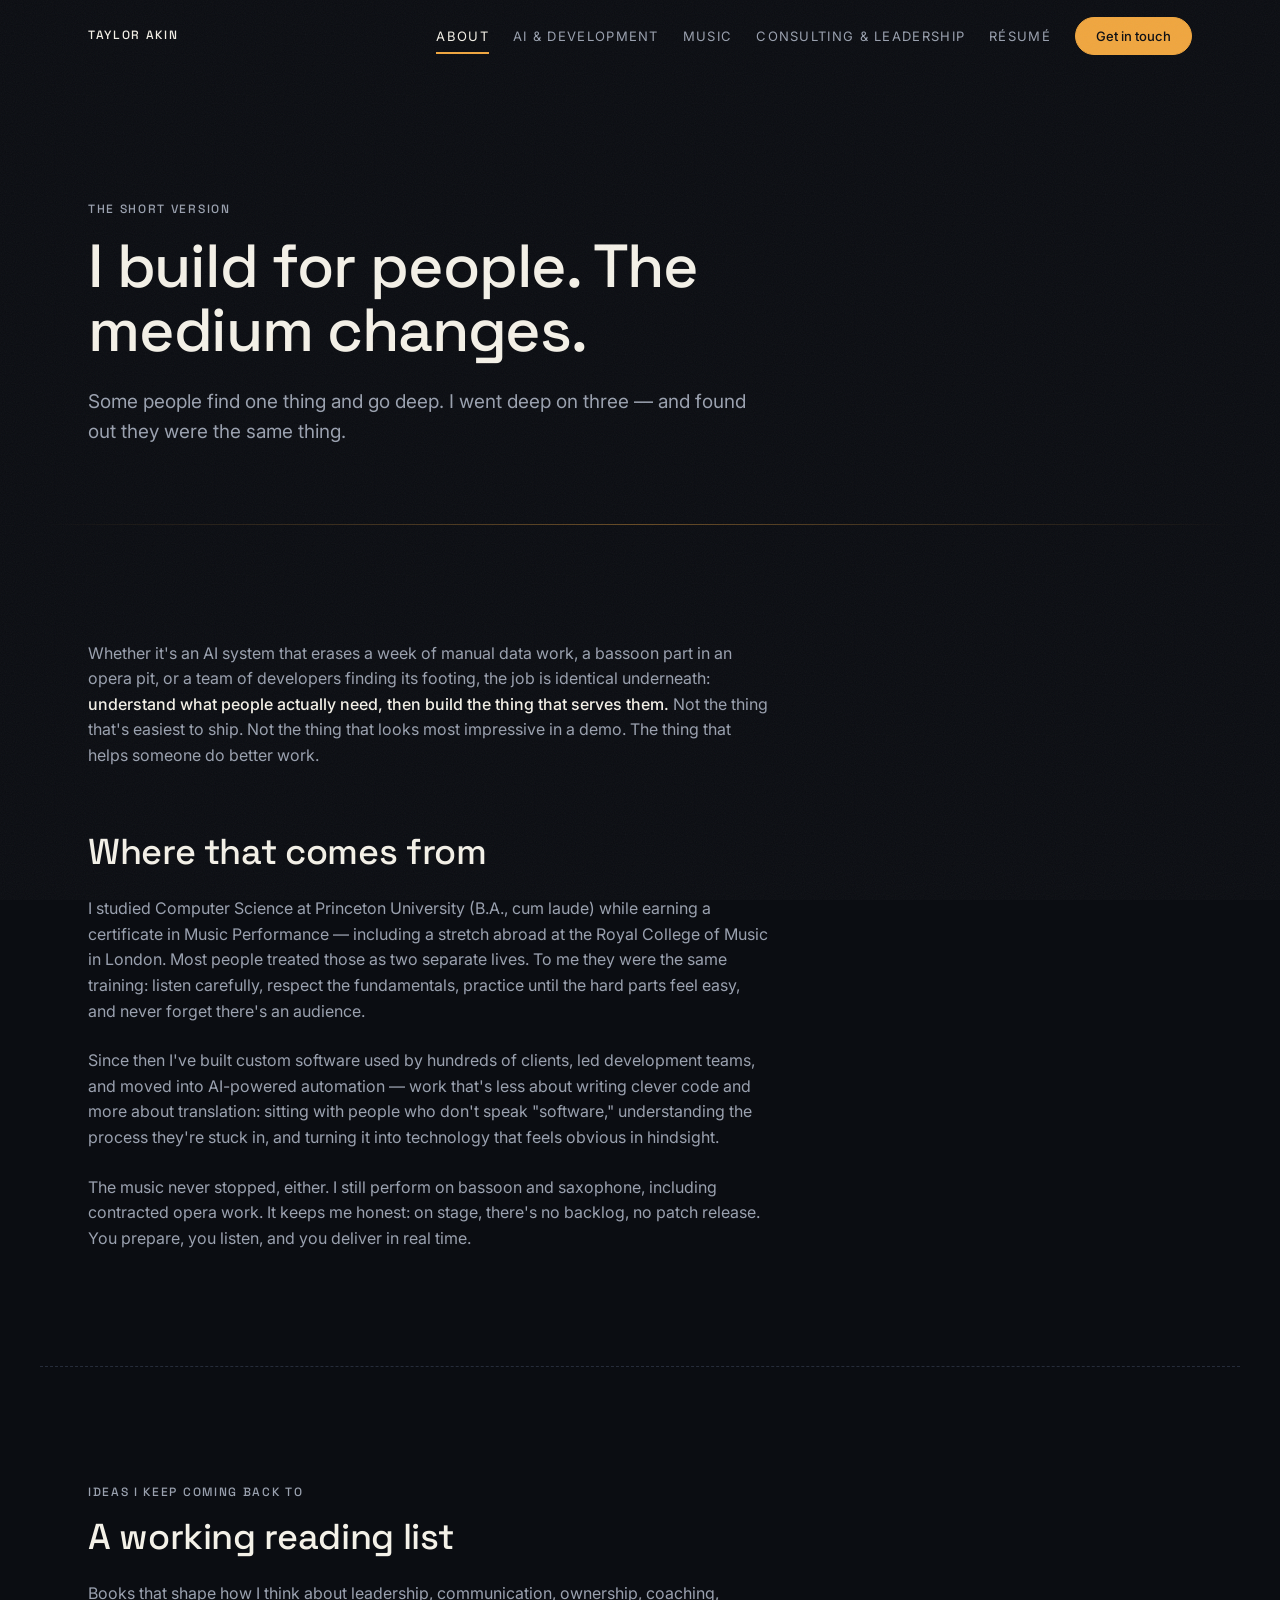
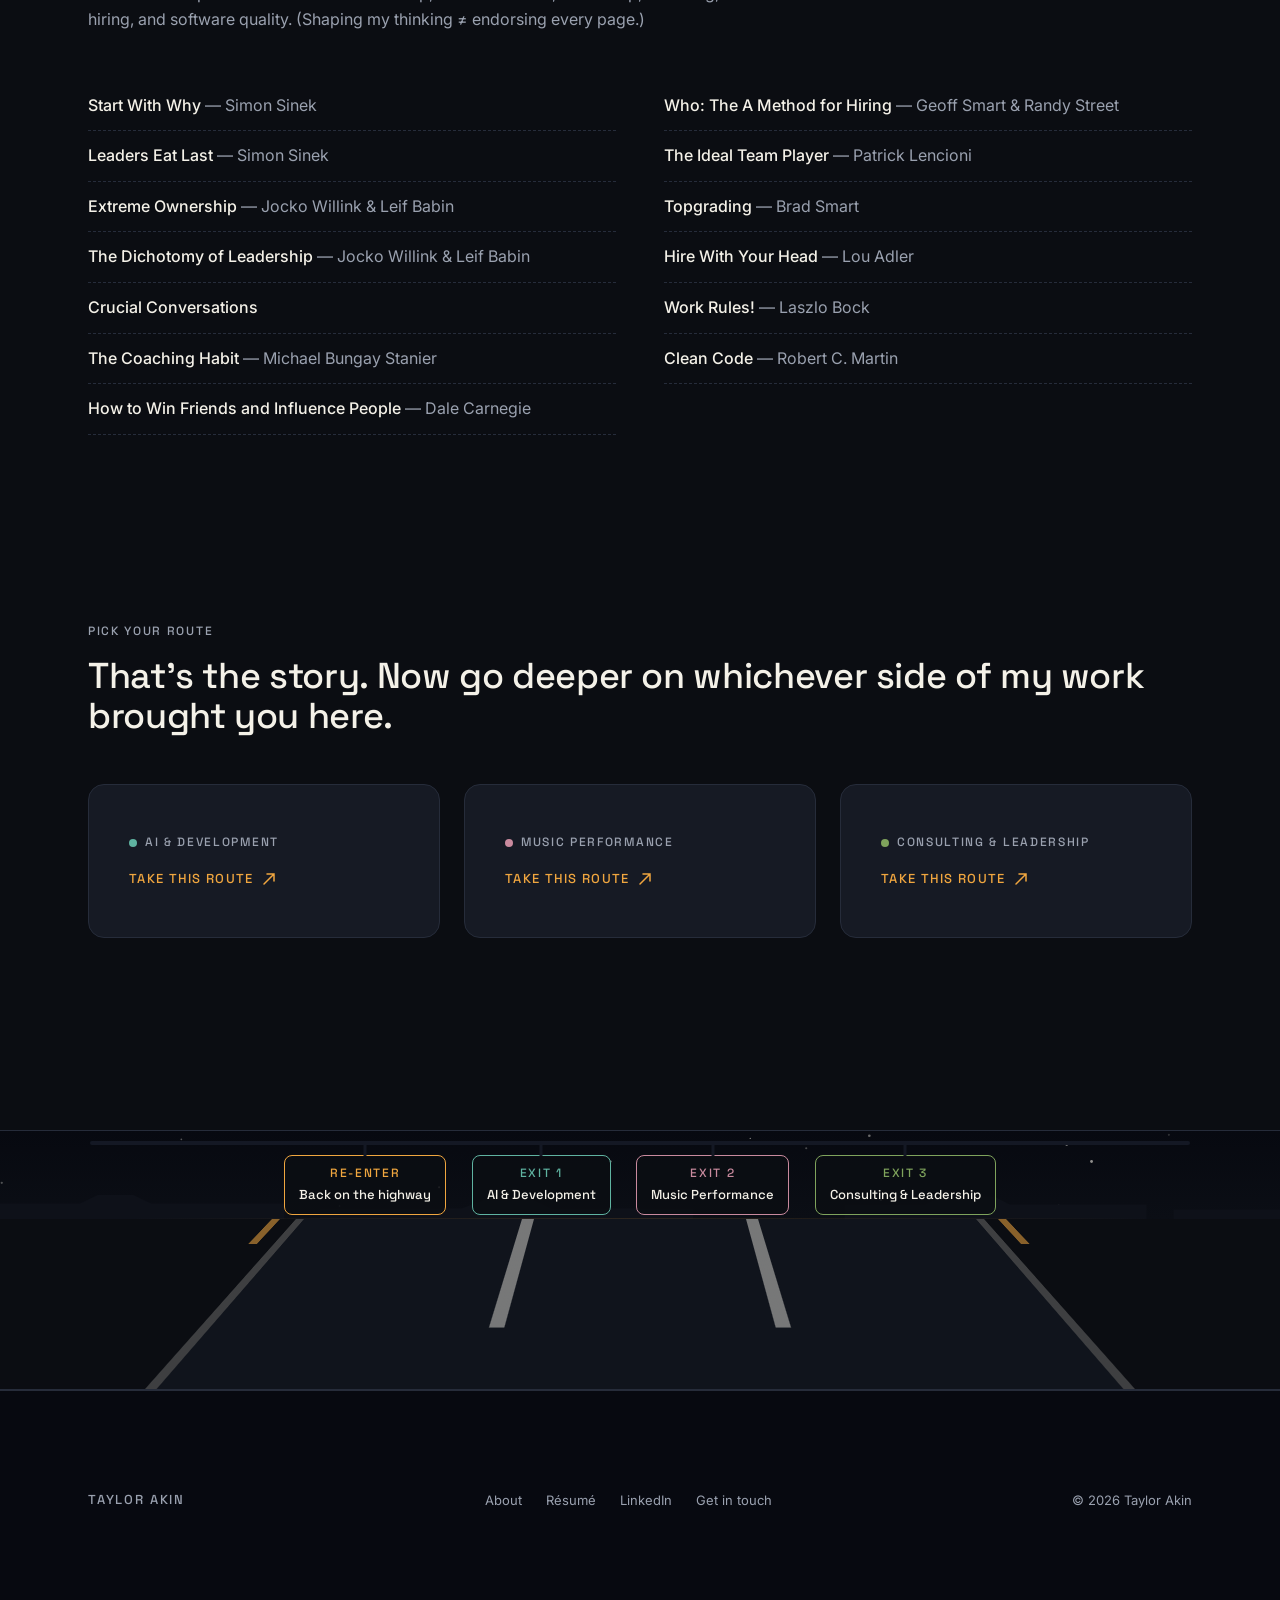
==== about/index.html @ 7f1b53a5 "Initial commit: Taylor Akin personal website with highway scene and three paths - Static HTML/CSS/Ja" ====
<!DOCTYPE html>
<html lang="en">
<head>
  <meta charset="UTF-8">
  <meta name="viewport" content="width=device-width, initial-scale=1.0">
  <title>About Taylor Akin — Developer, Musician, People-First Leader</title>
  <meta name="description" content="Who is Taylor Akin? A Princeton-trained computer scientist and lifelong musician who builds software, teams, and performances that put people first.">
  <meta property="og:title" content="About Taylor Akin — Developer, Musician, People-First Leader">
  <meta property="og:description" content="Who is Taylor Akin? A Princeton-trained computer scientist and lifelong musician who builds software, teams, and performances that put people first.">
  <meta property="og:type" content="website">
  <meta property="og:site_name" content="Taylor Akin">
  <link rel="icon" type="image/svg+xml" href="/assets/favicon.svg">
  <link rel="preconnect" href="https://fonts.googleapis.com">
  <link rel="preconnect" href="https://fonts.gstatic.com" crossorigin>
  <link href="https://fonts.googleapis.com/css2?family=Inter:wght@400;500&family=Space+Grotesk:wght@500&display=swap" rel="stylesheet">
  <link rel="stylesheet" href="/assets/css/style.css">
</head>
<body>

  <header class="nav">
    <div class="container nav-inner">
      <a class="nav-brand" href="/">Taylor Akin</a>
      <button class="nav-toggle" aria-expanded="false" aria-controls="nav-links">Menu</button>
      <ul class="nav-links" id="nav-links">
        <li><a href="/about/" aria-current="page">About</a></li>
        <li><a href="/ai-development/">AI &amp; Development</a></li>
        <li><a href="/music/">Music</a></li>
        <li><a href="/consulting-leadership/">Consulting &amp; Leadership</a></li>
        <li><a href="/resume/">Résumé</a></li>
        <li><a class="btn btn-primary btn-compact" href="/contact/">Get in touch</a></li>
      </ul>
    </div>
  </header>

  <main>
    <section class="page-hero">
      <div class="container">
        <span class="eyebrow reveal">The short version</span>
        <h1 class="reveal reveal-delay-1">I build for people. The medium changes.</h1>
        <p class="lead reveal reveal-delay-2">Some people find one thing and go deep. I went deep on three — and found out they were the same thing.</p>
      </div>
    </section>

    <hr class="streak">

    <section class="section">
      <div class="container prose">
        <p class="reveal">Whether it's an AI system that erases a week of manual data work, a bassoon part in an opera pit, or a team of developers finding its footing, the job is identical underneath: <strong>understand what people actually need, then build the thing that serves them.</strong> Not the thing that's easiest to ship. Not the thing that looks most impressive in a demo. The thing that helps someone do better work.</p>

        <h2 class="mt-8 reveal">Where that comes from</h2>
        <p class="mt-5 reveal">I studied Computer Science at Princeton University (B.A., cum laude) while earning a certificate in Music Performance — including a stretch abroad at the Royal College of Music in London. Most people treated those as two separate lives. To me they were the same training: listen carefully, respect the fundamentals, practice until the hard parts feel easy, and never forget there's an audience.</p>
        <p class="mt-5 reveal">Since then I've built custom software used by hundreds of clients, led development teams, and moved into AI-powered automation — work that's less about writing clever code and more about translation: sitting with people who don't speak "software," understanding the process they're stuck in, and turning it into technology that feels obvious in hindsight.</p>
        <p class="mt-5 reveal">The music never stopped, either. I still perform on bassoon and saxophone, including contracted opera work. It keeps me honest: on stage, there's no backlog, no patch release. You prepare, you listen, and you deliver in real time.</p>
      </div>
    </section>

    <hr class="lane-divider">

    <section class="section">
      <div class="container">
        <span class="eyebrow reveal">Ideas I keep coming back to</span>
        <h2 class="reveal">A working reading list</h2>
        <p class="mt-5 reveal">Books that shape how I think about leadership, communication, ownership, coaching, hiring, and software quality. (Shaping my thinking ≠ endorsing every page.)</p>
        <ul class="reading-list mt-7 reveal">
          <li><strong>Start With Why</strong> — Simon Sinek</li>
          <li><strong>Leaders Eat Last</strong> — Simon Sinek</li>
          <li><strong>Extreme Ownership</strong> — Jocko Willink &amp; Leif Babin</li>
          <li><strong>The Dichotomy of Leadership</strong> — Jocko Willink &amp; Leif Babin</li>
          <li><strong>Crucial Conversations</strong></li>
          <li><strong>The Coaching Habit</strong> — Michael Bungay Stanier</li>
          <li><strong>How to Win Friends and Influence People</strong> — Dale Carnegie</li>
          <li><strong>Who: The A Method for Hiring</strong> — Geoff Smart &amp; Randy Street</li>
          <li><strong>The Ideal Team Player</strong> — Patrick Lencioni</li>
          <li><strong>Topgrading</strong> — Brad Smart</li>
          <li><strong>Hire With Your Head</strong> — Lou Adler</li>
          <li><strong>Work Rules!</strong> — Laszlo Bock</li>
          <li><strong>Clean Code</strong> — Robert C. Martin</li>
        </ul>
      </div>
    </section>

    <section class="section-tight">
      <div class="container">
        <span class="eyebrow reveal">Pick your route</span>
        <h2 class="reveal">That's the story. Now go deeper on whichever side of my work brought you here.</h2>
        <div class="exit-grid mt-7">
          <a class="exit-card reveal" href="/ai-development/">
            <span class="eyebrow"><span class="exit-dot exit-dot--teal"></span>AI &amp; Development</span>
            <span class="exit-arrow">Take this route
              <svg width="14" height="14" viewBox="0 0 14 14" fill="none"><path d="M2 12 L12 2 M5 2 H12 V9" stroke="currentColor" stroke-width="1.5" stroke-linecap="round"/></svg>
            </span>
          </a>
          <a class="exit-card reveal reveal-delay-1" href="/music/">
            <span class="eyebrow"><span class="exit-dot exit-dot--rose"></span>Music Performance</span>
            <span class="exit-arrow">Take this route
              <svg width="14" height="14" viewBox="0 0 14 14" fill="none"><path d="M2 12 L12 2 M5 2 H12 V9" stroke="currentColor" stroke-width="1.5" stroke-linecap="round"/></svg>
            </span>
          </a>
          <a class="exit-card reveal reveal-delay-2" href="/consulting-leadership/">
            <span class="eyebrow"><span class="exit-dot exit-dot--green"></span>Consulting &amp; Leadership</span>
            <span class="exit-arrow">Take this route
              <svg width="14" height="14" viewBox="0 0 14 14" fill="none"><path d="M2 12 L12 2 M5 2 H12 V9" stroke="currentColor" stroke-width="1.5" stroke-linecap="round"/></svg>
            </span>
          </a>
        </div>
      </div>
    </section>
  </main>

  <div class="highway" data-highway="mini" data-current="about"></div>

  <footer class="footer">
    <div class="container footer-inner">
      <span class="nav-brand">Taylor Akin</span>
      <ul class="footer-links">
        <li><a href="/about/">About</a></li>
        <li><a href="/resume/">Résumé</a></li>
        <li><a href="https://www.linkedin.com/in/taylor-akin" rel="noopener" target="_blank">LinkedIn</a></li>
        <li><a href="/contact/">Get in touch</a></li>
      </ul>
      <span>© <span data-year>2026</span> Taylor Akin</span>
    </div>
  </footer>

  <script src="/assets/js/main.js"></script>
  <script src="/assets/js/highway.js"></script>
</body>
</html>
---- assets/css/style.css ----
/* ============================================================
   Taylor Akin — Night Drive design system
   Source of truth: DESIGN.md (approved 2026-07-05)
   ============================================================ */

/* ---------- Tokens ---------- */
:root {
  /* Colours — Taylor Akin brand (derived) */
  --color-asphalt: #0b0d12;
  --color-underpass: #070910;
  --color-overpass: #161a24;
  --color-overpass-lift: #1c2130;
  --color-guardrail: #262c3a;
  --color-lane-paint: #f4f1e8;
  --color-dust: #9aa1af;
  --color-sodium: #f0a63f;
  --color-sodium-deep: #c77f1d;
  --color-exit-teal: #5fb3a1;
  --color-exit-rose: #c98a9e;
  --color-exit-green: #7fa35c;

  /* Fonts */
  --font-display: 'Space Grotesk', ui-sans-serif, system-ui, sans-serif;
  --font-body: 'Inter', ui-sans-serif, system-ui, sans-serif;

  /* Type scale */
  --text-display: clamp(3rem, 8vw, 6rem);
  --text-heading-lg: clamp(2.25rem, 5vw, 3.8rem);
  --text-heading: clamp(1.75rem, 3.5vw, 2.25rem);
  --text-subheading: 1.5rem;
  --text-body-lg: 1.1875rem;
  --text-body: 1rem;
  --text-caption: 0.8125rem;
  --text-eyebrow: 0.75rem;

  /* Spacing */
  --space-1: 4px;  --space-2: 8px;   --space-3: 12px;  --space-4: 16px;
  --space-5: 24px; --space-6: 32px;  --space-7: 48px;  --space-8: 64px;
  --space-9: 96px; --space-10: 120px; --space-11: 160px; --space-12: 200px;

  /* Layout */
  --page-max-width: 1200px;
  --prose-max-width: 680px;
  --section-gap: var(--space-10);

  /* Radius */
  --radius-pill: 999px;
  --radius-card: 16px;
  --radius-chip: 8px;

  /* Motion */
  --ease-glide: cubic-bezier(0.19, 1, 0.22, 1);
  --duration-micro: 0.3s;
  --duration-reveal: 0.9s;

  /* Glow — sole elevation effect */
  --glow-sodium: 0 0 24px rgba(240, 166, 63, 0.25);
}

/* ---------- Reset & base ---------- */
*, *::before, *::after { box-sizing: border-box; margin: 0; padding: 0; }

html { scroll-behavior: smooth; }

body {
  background: var(--color-asphalt);
  color: var(--color-lane-paint);
  font-family: var(--font-body);
  font-size: var(--text-body);
  line-height: 1.6;
  -webkit-font-smoothing: antialiased;
  overflow-x: hidden;
}

img, svg, iframe { max-width: 100%; display: block; }

a { color: inherit; text-decoration: none; }

::selection { background: var(--color-sodium); color: var(--color-asphalt); }

:focus-visible {
  outline: 2px solid var(--color-sodium);
  outline-offset: 2px;
  border-radius: 2px;
}

/* Asphalt grain — one fixed noise overlay for atmosphere */
body::after {
  content: "";
  position: fixed;
  inset: 0;
  pointer-events: none;
  z-index: 999;
  opacity: 0.05;
  background-image: url("data:image/svg+xml,%3Csvg xmlns='http://www.w3.org/2000/svg' width='160' height='160'%3E%3Cfilter id='n'%3E%3CfeTurbulence type='fractalNoise' baseFrequency='0.9' numOctaves='2'/%3E%3C/filter%3E%3Crect width='100%25' height='100%25' filter='url(%23n)'/%3E%3C/svg%3E");
}

/* ---------- Typography ---------- */
h1, h2, h3, h4 {
  font-family: var(--font-display);
  font-weight: 500;
  color: var(--color-lane-paint);
}

h1 { font-size: var(--text-heading-lg); line-height: 1.05; letter-spacing: -0.02em; }
h2 { font-size: var(--text-heading); line-height: 1.1; letter-spacing: -0.01em; }
h3 { font-size: var(--text-subheading); line-height: 1.3; letter-spacing: -0.01em; }

p { color: var(--color-dust); max-width: var(--prose-max-width); }
p strong { color: var(--color-lane-paint); font-weight: 500; }

.lead { font-size: var(--text-body-lg); }

.eyebrow {
  font-family: var(--font-display);
  font-size: var(--text-eyebrow);
  font-weight: 500;
  text-transform: uppercase;
  letter-spacing: 0.14em;
  color: var(--color-dust);
  display: block;
  margin-bottom: var(--space-4);
}

.text-sodium { color: var(--color-sodium); }

/* Inline links inside prose */
.prose a, p a {
  color: var(--color-lane-paint);
  border-bottom: 1px solid var(--color-guardrail);
  transition: color var(--duration-micro) ease-out, border-color var(--duration-micro) ease-out;
}
.prose a:hover, p a:hover { color: var(--color-sodium); border-color: var(--color-sodium); }

/* ---------- Layout ---------- */
.container {
  max-width: var(--page-max-width);
  margin-inline: auto;
  padding-inline: clamp(20px, 4vw, 48px);
}

.section { padding-block: clamp(72px, 9vw, 120px); }
.section-tight { padding-block: clamp(48px, 6vw, 72px); }

/* Dashed lane divider — max one per page */
.lane-divider {
  border: none;
  border-top: 1px dashed var(--color-guardrail);
  max-width: var(--page-max-width);
  margin-inline: auto;
}

/* Thin light streak used as interior-page motif */
.streak {
  height: 1px;
  background: linear-gradient(90deg, transparent, rgba(240, 166, 63, 0.4), transparent);
  border: none;
  margin: 0 auto;
  max-width: var(--page-max-width);
}

/* ---------- Navigation ---------- */
.nav {
  position: fixed;
  top: 0; left: 0; right: 0;
  z-index: 100;
  transition: background-color var(--duration-micro) ease-out, backdrop-filter var(--duration-micro) ease-out;
}
.nav.is-scrolled {
  background: rgba(11, 13, 18, 0.8);
  backdrop-filter: blur(8px);
  -webkit-backdrop-filter: blur(8px);
  border-bottom: 1px solid var(--color-guardrail);
}
.nav-inner {
  display: flex;
  align-items: center;
  justify-content: space-between;
  gap: var(--space-5);
  height: 72px;
}
.nav-brand {
  font-family: var(--font-display);
  font-weight: 500;
  font-size: var(--text-eyebrow);
  letter-spacing: 0.14em;
  text-transform: uppercase;
  color: var(--color-lane-paint);
  white-space: nowrap;
}
.nav-links {
  display: flex;
  align-items: center;
  gap: var(--space-5);
  list-style: none;
}
.nav-links a:not(.btn) {
  font-size: var(--text-caption);
  text-transform: uppercase;
  letter-spacing: 0.1em;
  color: var(--color-dust);
  padding-block: var(--space-2);
  border-bottom: 2px solid transparent;
  transition: color var(--duration-micro) ease-out, border-color var(--duration-micro) ease-out;
}
.nav-links a:not(.btn):hover { color: var(--color-lane-paint); }
.nav-links a[aria-current="page"] {
  color: var(--color-lane-paint);
  border-bottom-color: var(--color-sodium);
}
.nav-toggle {
  display: none;
  background: none;
  border: 1px solid var(--color-guardrail);
  border-radius: var(--radius-chip);
  color: var(--color-lane-paint);
  font: inherit;
  padding: var(--space-2) var(--space-3);
  cursor: pointer;
}

@media (max-width: 920px) {
  .nav-toggle { display: block; }
  .nav-links {
    display: none;
    position: absolute;
    top: 72px; left: 0; right: 0;
    flex-direction: column;
    align-items: flex-start;
    padding: var(--space-5) clamp(20px, 4vw, 48px) var(--space-6);
    background: rgba(11, 13, 18, 0.97);
    backdrop-filter: blur(8px);
    border-bottom: 1px solid var(--color-guardrail);
  }
  .nav-links.is-open { display: flex; }
}

/* ---------- Buttons ---------- */
.btn {
  display: inline-flex;
  align-items: center;
  gap: var(--space-2);
  font-family: var(--font-body);
  font-size: 0.9375rem;
  font-weight: 500;
  border-radius: var(--radius-pill);
  padding: 12px 28px;
  cursor: pointer;
  transition: background-color var(--duration-micro) ease-out,
              border-color var(--duration-micro) ease-out,
              color var(--duration-micro) ease-out,
              box-shadow var(--duration-micro) ease-out;
}
.btn-primary {
  background: var(--color-sodium);
  color: var(--color-asphalt);
  border: 1px solid var(--color-sodium);
}
.btn-primary:hover {
  background: var(--color-sodium-deep);
  border-color: var(--color-sodium-deep);
  box-shadow: var(--glow-sodium);
}
.btn-ghost {
  background: transparent;
  color: var(--color-lane-paint);
  border: 1px solid rgba(244, 241, 232, 0.3);
}
.btn-ghost:hover { border-color: var(--color-lane-paint); }
.btn-compact { padding: 8px 20px; font-size: var(--text-caption); }

/* ---------- Hero ---------- */
.hero {
  position: relative;
  min-height: 100vh;
  display: flex;
  flex-direction: column;
  justify-content: center;
  padding-top: 72px;
  overflow: hidden;
}
.hero-inner { position: relative; z-index: 2; text-align: center; }
.hero h1 {
  font-size: var(--text-display);
  line-height: 1.0;
  letter-spacing: -0.03em;
  max-width: 20ch;
  margin-inline: auto;
}
.hero .lead {
  margin: var(--space-6) auto 0;
  max-width: 46ch;
}

/* Interior page hero — shorter, left-aligned */
.page-hero {
  position: relative;
  padding-top: calc(72px + clamp(72px, 10vw, 140px));
  padding-bottom: clamp(48px, 6vw, 88px);
  overflow: hidden;
}
.page-hero h1 { max-width: 16ch; }
.page-hero .lead { margin-top: var(--space-5); }

/* Light trails — signature visual (full-size on Home only) */
.trails {
  position: absolute;
  inset: 0;
  z-index: 1;
  pointer-events: none;
}
.trails svg { width: 100%; height: 100%; }
.trail {
  fill: none;
  stroke-linecap: round;
  animation: trail-drift 10s ease-in-out infinite alternate;
}
.trail-sodium { stroke: var(--color-sodium); }
.trail-teal   { stroke: var(--color-exit-teal); animation-delay: -3s; }
.trail-rose   { stroke: var(--color-exit-rose); animation-delay: -6s; }
.trail-green  { stroke: var(--color-exit-green); animation-delay: -8s; }

@keyframes trail-drift {
  from { opacity: 0.5; transform: translateX(-1.5%); }
  to   { opacity: 1;   transform: translateX(1.5%); }
}

/* ---------- Exit sign path cards ---------- */
.exit-grid {
  display: grid;
  grid-template-columns: repeat(3, 1fr);
  gap: var(--space-5);
}
@media (max-width: 860px) { .exit-grid { grid-template-columns: 1fr; } }

.exit-card {
  position: relative;
  display: flex;
  flex-direction: column;
  gap: var(--space-4);
  background: var(--color-overpass);
  border: 1px solid var(--color-guardrail);
  border-radius: var(--radius-card);
  padding: var(--space-7) 40px;
  transition: background-color var(--duration-micro) ease-out, border-color var(--duration-micro) ease-out;
}
.exit-card:hover { background: var(--color-overpass-lift); border-color: #303748; }
.exit-card .eyebrow {
  display: flex;
  align-items: center;
  gap: var(--space-2);
  margin-bottom: 0;
}
.exit-dot {
  width: 8px; height: 8px;
  border-radius: 50%;
  flex-shrink: 0;
}
.exit-dot--teal  { background: var(--color-exit-teal); }
.exit-dot--rose  { background: var(--color-exit-rose); }
.exit-dot--green { background: var(--color-exit-green); }

.exit-card h2, .exit-card h3 { font-size: var(--text-subheading); }
.exit-card p { font-size: var(--text-body); }
.exit-arrow {
  margin-top: auto;
  align-self: flex-start;
  display: inline-flex;
  align-items: center;
  gap: var(--space-2);
  color: var(--color-sodium);
  font-family: var(--font-display);
  font-size: var(--text-caption);
  font-weight: 500;
  letter-spacing: 0.1em;
  text-transform: uppercase;
}
.exit-arrow svg { transition: transform var(--duration-micro) ease-out; }
.exit-card:hover .exit-arrow svg { transform: translate(2px, -2px); }

/* ---------- Content cards ---------- */
.card {
  background: var(--color-overpass);
  border: 1px solid var(--color-guardrail);
  border-radius: var(--radius-card);
  padding: 40px;
}
.card + .card { margin-top: var(--space-5); }
.card h3 { margin-bottom: var(--space-3); }
.card .eyebrow { margin-bottom: var(--space-3); }

.card-grid {
  display: grid;
  grid-template-columns: repeat(auto-fit, minmax(280px, 1fr));
  gap: var(--space-5);
}
.card-grid .card + .card { margin-top: 0; }

.stat {
  font-family: var(--font-display);
  font-size: var(--text-heading);
  color: var(--color-sodium);
  line-height: 1;
}

/* ---------- Lists ---------- */
.tag-list {
  display: flex;
  flex-wrap: wrap;
  gap: var(--space-2);
  list-style: none;
}
.tag {
  font-size: var(--text-caption);
  color: var(--color-dust);
  border: 1px solid var(--color-guardrail);
  border-radius: var(--radius-pill);
  padding: 6px 14px;
}

.reading-list {
  list-style: none;
  columns: 2;
  column-gap: var(--space-7);
}
@media (max-width: 700px) { .reading-list { columns: 1; } }
.reading-list li {
  color: var(--color-dust);
  padding-block: var(--space-3);
  border-bottom: 1px dashed var(--color-guardrail);
  break-inside: avoid;
}
.reading-list li strong { color: var(--color-lane-paint); font-weight: 500; }

/* Numbered how-I-work list */
.numbered-list { list-style: none; counter-reset: step; }
.numbered-list li {
  counter-increment: step;
  position: relative;
  padding: var(--space-4) 0 var(--space-4) var(--space-8);
  border-bottom: 1px dashed var(--color-guardrail);
  color: var(--color-dust);
  max-width: var(--prose-max-width);
}
.numbered-list li::before {
  content: counter(step, decimal-leading-zero);
  position: absolute;
  left: 0;
  top: var(--space-4);
  font-family: var(--font-display);
  font-weight: 500;
  color: var(--color-sodium);
}
.numbered-list strong { color: var(--color-lane-paint); font-weight: 500; }

/* ---------- Timeline ---------- */
.filter-bar {
  display: flex;
  flex-wrap: wrap;
  gap: var(--space-2);
  margin-bottom: var(--space-7);
}
.filter-pill {
  font-family: var(--font-body);
  font-size: var(--text-caption);
  color: var(--color-dust);
  background: transparent;
  border: 1px solid var(--color-guardrail);
  border-radius: var(--radius-pill);
  padding: 8px 18px;
  cursor: pointer;
  transition: all var(--duration-micro) ease-out;
}
.filter-pill:hover { color: var(--color-lane-paint); border-color: var(--color-dust); }
.filter-pill.is-active { color: var(--color-sodium); border-color: var(--color-sodium); background: rgba(240, 166, 63, 0.12); }
.filter-pill.is-active[data-filter="dev"] { color: var(--color-exit-teal); border-color: var(--color-exit-teal); background: rgba(95, 179, 161, 0.12); }
.filter-pill.is-active[data-filter="music"] { color: var(--color-exit-rose); border-color: var(--color-exit-rose); background: rgba(201, 138, 158, 0.12); }
.filter-pill.is-active[data-filter="leadership"] { color: var(--color-exit-green); border-color: var(--color-exit-green); background: rgba(127, 163, 92, 0.12); }
.filter-pill.is-active[data-filter="education"] { color: var(--color-lane-paint); border-color: var(--color-lane-paint); background: rgba(244, 241, 232, 0.08); }

.timeline {
  position: relative;
  padding-left: var(--space-6);
  border-left: 2px solid var(--color-guardrail);
}
.timeline-entry {
  position: relative;
  padding-bottom: var(--space-7);
  transition: opacity var(--duration-micro) ease-out;
}
.timeline-entry::before {
  content: "";
  position: absolute;
  left: calc(-1 * var(--space-6) - 5px);
  top: 8px;
  width: 8px; height: 8px;
  border-radius: 50%;
  background: var(--color-sodium);
}
.timeline-entry.is-dimmed { opacity: 0.2; }
.timeline-entry .eyebrow { margin-bottom: var(--space-2); }
.timeline-entry h3 { margin-bottom: var(--space-2); }
.timeline-entry p { margin-bottom: var(--space-3); }

.cat-tags { display: flex; flex-wrap: wrap; gap: var(--space-2); list-style: none; }
.cat-tag {
  font-size: var(--text-eyebrow);
  font-family: var(--font-display);
  font-weight: 500;
  text-transform: uppercase;
  letter-spacing: 0.1em;
  border-radius: var(--radius-pill);
  padding: 4px 12px;
}
.cat-tag--dev { color: var(--color-exit-teal); background: rgba(95, 179, 161, 0.15); }
.cat-tag--music { color: var(--color-exit-rose); background: rgba(201, 138, 158, 0.15); }
.cat-tag--leadership { color: var(--color-exit-green); background: rgba(127, 163, 92, 0.15); }
.cat-tag--education { color: var(--color-lane-paint); background: rgba(244, 241, 232, 0.1); }

/* ---------- Media embeds ---------- */
.embed-card {
  border: 1px solid var(--color-guardrail);
  border-radius: var(--radius-card);
  overflow: hidden;
  background: var(--color-overpass);
}
.embed-card .ratio {
  position: relative;
  aspect-ratio: 16 / 9;
}
.embed-card iframe {
  position: absolute;
  inset: 0;
  width: 100%; height: 100%;
  border: 0;
}
.embed-caption {
  padding: var(--space-4) var(--space-5);
  font-size: var(--text-caption);
  color: var(--color-dust);
}
.embed-grid {
  display: grid;
  grid-template-columns: 1fr 1fr;
  gap: var(--space-5);
  margin-top: var(--space-5);
}
@media (max-width: 700px) { .embed-grid { grid-template-columns: 1fr; } }

/* Link card (From the Top) */
.link-card {
  display: flex;
  align-items: center;
  justify-content: space-between;
  gap: var(--space-4);
  background: var(--color-overpass);
  border: 1px solid var(--color-guardrail);
  border-radius: var(--radius-card);
  padding: var(--space-5) var(--space-6);
  transition: background-color var(--duration-micro) ease-out, border-color var(--duration-micro) ease-out;
}
.link-card:hover { background: var(--color-overpass-lift); border-color: #303748; }
.link-card .link-title { color: var(--color-lane-paint); font-weight: 500; }
.link-card .link-sub { font-size: var(--text-caption); color: var(--color-dust); }
.link-card .exit-arrow { margin: 0; }

/* ---------- Forms ---------- */
.intent-group {
  display: flex;
  flex-wrap: wrap;
  gap: var(--space-2);
}
.intent-pill {
  position: relative;
  font-size: var(--text-caption);
  color: var(--color-dust);
  border: 1px solid var(--color-guardrail);
  border-radius: var(--radius-pill);
  padding: 10px 20px;
  cursor: pointer;
  transition: all var(--duration-micro) ease-out;
}
.intent-pill:hover { color: var(--color-lane-paint); border-color: var(--color-dust); }
.intent-pill input {
  position: absolute;
  opacity: 0;
  inset: 0;
  cursor: pointer;
}
.intent-pill.is-selected {
  color: var(--color-sodium);
  border-color: var(--color-sodium);
  background: rgba(240, 166, 63, 0.15);
}
.intent-helper {
  margin-top: var(--space-4);
  font-size: var(--text-caption);
  color: var(--color-sodium);
  min-height: 1.4em;
}

.form-grid { display: grid; gap: var(--space-5); margin-top: var(--space-6); max-width: var(--prose-max-width); }
.form-row { display: grid; grid-template-columns: 1fr 1fr; gap: var(--space-5); }
@media (max-width: 600px) { .form-row { grid-template-columns: 1fr; } }

.field label {
  display: block;
  font-size: var(--text-caption);
  color: var(--color-dust);
  margin-bottom: var(--space-2);
}
.field input, .field textarea {
  width: 100%;
  background: var(--color-overpass);
  border: 1px solid var(--color-guardrail);
  border-radius: var(--radius-card);
  color: var(--color-lane-paint);
  font: inherit;
  padding: 14px 18px;
  transition: border-color var(--duration-micro) ease-out;
}
.field input:focus, .field textarea:focus {
  outline: none;
  border-color: var(--color-sodium);
}
.field textarea { min-height: 160px; resize: vertical; }

.form-status {
  font-size: var(--text-caption);
  color: var(--color-sodium);
  min-height: 1.4em;
}

/* ---------- Footer ---------- */
.footer {
  background: var(--color-underpass);
  border-top: 1px solid var(--color-guardrail);
  padding-block: var(--space-9);
  margin-top: var(--section-gap);
}
.footer-inner {
  display: flex;
  flex-wrap: wrap;
  align-items: center;
  justify-content: space-between;
  gap: var(--space-5);
}
.footer a, .footer span {
  font-size: var(--text-caption);
  color: var(--color-dust);
}
.footer a { transition: color var(--duration-micro) ease-out; }
.footer a:hover { color: var(--color-lane-paint); }
.footer-links { display: flex; gap: var(--space-5); list-style: none; flex-wrap: wrap; }

/* ---------- Reveal animations ---------- */
.reveal {
  opacity: 0;
  transform: translateY(24px);
  transition: opacity var(--duration-reveal) var(--ease-glide),
              transform var(--duration-reveal) var(--ease-glide);
}
.reveal.is-visible { opacity: 1; transform: none; }
.reveal-delay-1 { transition-delay: 0.1s; }
.reveal-delay-2 { transition-delay: 0.2s; }
.reveal-delay-3 { transition-delay: 0.3s; }

/* ---------- Utility ---------- */
.mt-2 { margin-top: var(--space-2); } .mt-4 { margin-top: var(--space-4); }
.mt-5 { margin-top: var(--space-5); } .mt-6 { margin-top: var(--space-6); }
.mt-7 { margin-top: var(--space-7); } .mt-8 { margin-top: var(--space-8); }
.cta-row { display: flex; flex-wrap: wrap; gap: var(--space-4); margin-top: var(--space-6); }
.center { text-align: center; }
.center p { margin-inline: auto; }

.visually-hidden {
  position: absolute;
  width: 1px; height: 1px;
  clip-path: inset(50%);
  overflow: hidden;
  white-space: nowrap;
}

/* ---------- Highway scene (Night Drive, chase-cam) ---------- */
.hero--slim { min-height: 66vh; }

[data-highway="mini"] { margin-top: var(--section-gap); }
.highway + .footer { margin-top: 0; }

.highway {
  --roll-dur: 0.9s;
  --ground-top: 42%;
  position: relative;
  height: clamp(460px, 58vh, 600px);
  overflow: hidden;
  border-top: 1px solid var(--color-guardrail);
  border-bottom: 1px solid var(--color-guardrail);
  background: linear-gradient(180deg, var(--color-underpass) 0%, #0b0e15 var(--ground-top), var(--color-asphalt) 100%);
}
.highway--mini { height: 260px; --ground-top: 34%; }

/* Sky + horizon */
.hw-sky {
  position: absolute;
  top: 0; left: 0; right: 0;
  height: var(--ground-top);
  width: 100%;
}
.hw-twinkle { animation: hw-twinkle 3.5s ease-in-out infinite; }
@keyframes hw-twinkle { 50% { opacity: 0.05; } }

.hw-mesas {
  position: absolute;
  left: 0; right: 0;
  top: calc(var(--ground-top) - 56px);
  height: 56px;
  width: 100%;
}
.highway--mini .hw-mesas { top: calc(var(--ground-top) - 36px); height: 36px; }

.hw-horizon {
  position: absolute;
  left: 0; right: 0;
  top: calc(var(--ground-top) - 1px);
  height: 2px;
  background: linear-gradient(90deg, transparent 10%, rgba(240, 166, 63, 0.14) 50%, transparent 90%);
}

/* Perspective ground plane — the video-game road */
.hw-ground {
  position: absolute;
  top: var(--ground-top); left: 0; right: 0; bottom: 0;
  overflow: hidden;
}
.hw-plane {
  position: absolute;
  top: 0; left: 50%;
  width: 2000px;
  height: 5200px;
  transform: translateX(-50%) perspective(620px) rotateX(58deg);
  transform-origin: top center;
  background:
    linear-gradient(90deg,
      transparent 0 32.8%,
      rgba(244, 241, 232, 0.22) 32.8% 33.2%,
      #10141c 33.2% 66.8%,
      rgba(244, 241, 232, 0.22) 66.8% 67.2%,
      transparent 67.2% 100%),
    var(--color-asphalt);
}
.hw-roll {
  position: absolute;
  top: 0; bottom: 0;
  animation: hw-roll var(--roll-dur) linear infinite;
}
@keyframes hw-roll { to { background-position-y: 560px; } }

.hw-dashline {
  width: 12px;
  transform: translateX(-50%);
  background: repeating-linear-gradient(180deg,
    rgba(244, 241, 232, 0.45) 0 160px,
    transparent 160px 560px);
}
.hw-dashline--l { left: 44.4%; }
.hw-dashline--r { left: 55.6%; }
.hw-ticks {
  width: 8px;
  background: repeating-linear-gradient(180deg,
    rgba(240, 166, 63, 0.55) 0 44px,
    transparent 44px 560px);
}
.hw-ticks--left  { left: 31.6%; }
.hw-ticks--right { left: 67.9%; }

/* Headlight pool ahead of the car */
.hw-beamglow {
  position: absolute;
  left: 50%;
  bottom: 26%;
  width: 36%;
  height: 20%;
  transform: translateX(-50%);
  background: radial-gradient(ellipse at center, rgba(240, 166, 63, 0.13), transparent 70%);
  pointer-events: none;
}
.highway--mini .hw-beamglow { bottom: 34%; }

/* The car — rear chase-cam view */
.hw-car {
  position: absolute;
  left: 50%;
  bottom: 3%;
  width: clamp(190px, 21vw, 280px);
  transform: translateX(-50%);
  transition: transform 1.05s cubic-bezier(0.5, 0, 0.8, 0.45), opacity 1.05s ease-in;
  z-index: 2;
}
.highway--mini .hw-car { width: 130px; bottom: 5%; }
.hw-carbob { animation: hw-bob 1.3s ease-in-out infinite alternate; }
@keyframes hw-bob { to { transform: translateY(-2px) rotate(0.3deg); } }
.hw-tl { filter: drop-shadow(0 0 6px rgba(226, 85, 77, 0.85)); }
.hw-signal { opacity: 0; }

/* Rare oncoming car — headlights growing from the horizon, left lane */
.hw-passer {
  position: absolute;
  left: 44%;
  top: 3%;
  display: flex;
  gap: 7px;
  opacity: 0;
  pointer-events: none;
}
.hw-passer span {
  width: 7px; height: 7px;
  border-radius: 50%;
  background: #f7d9a8;
  box-shadow: 0 0 10px 3px rgba(247, 217, 168, 0.6);
}
.hw-passer.run { animation: hw-pass 4s cubic-bezier(0.5, 0, 0.85, 0.5) forwards; }
@keyframes hw-pass {
  0%   { transform: translate(0, 0) scale(0.15); opacity: 0; }
  10%  { opacity: 0.9; }
  85%  { opacity: 1; }
  100% { transform: translate(-46vw, 62vh) scale(2.6); opacity: 0; }
}

/* Exit signs — overhead gantry */
.hw-signs {
  position: absolute;
  top: 7%;
  left: 0; right: 0;
  display: flex;
  justify-content: center;
  align-items: flex-start;
  gap: clamp(10px, 2vw, 28px);
  padding-inline: 16px;
  flex-wrap: wrap;
  z-index: 3;
}
.hw-signs::before {
  content: "";
  position: absolute;
  top: -14px;
  left: 7%;
  right: 7%;
  height: 4px;
  border-radius: 2px;
  background: #141824;
}
.hw-sign {
  --tint: var(--color-sodium);
  position: relative;
  display: flex;
  flex-direction: column;
  gap: 2px;
  background: rgba(11, 13, 18, 0.85);
  border: 1px solid var(--tint);
  border-radius: var(--radius-chip);
  padding: 12px 18px;
  text-align: center;
  transition: box-shadow var(--duration-micro) ease-out, transform var(--duration-micro) ease-out, opacity 0.4s ease-out;
}
.hw-sign::before {
  content: "";
  position: absolute;
  top: -14px;
  left: 50%;
  transform: translateX(-50%);
  width: 3px;
  height: 14px;
  background: #141824;
}
.hw-sign--teal   { --tint: var(--color-exit-teal); }
.hw-sign--rose   { --tint: var(--color-exit-rose); }
.hw-sign--green  { --tint: var(--color-exit-green); }
.hw-sign--sodium { --tint: var(--color-sodium); }

.hw-sign-exit {
  font-family: var(--font-display);
  font-size: var(--text-eyebrow);
  font-weight: 500;
  text-transform: uppercase;
  letter-spacing: 0.14em;
  color: var(--tint);
}
.hw-sign-label {
  font-family: var(--font-display);
  font-weight: 500;
  font-size: 0.9375rem;
  color: var(--color-lane-paint);
  white-space: nowrap;
}
.hw-sign:hover, .hw-sign:focus-visible {
  transform: scale(1.05);
  box-shadow: 0 0 28px color-mix(in srgb, var(--tint) 45%, transparent);
}

.highway--mini .hw-sign { padding: 8px 14px; }
.highway--mini .hw-sign-label { font-size: 0.8125rem; }
.highway--mini .hw-signs { top: 9%; }

/* Taking the exit */
.highway.is-exiting { --roll-dur: 0.28s; }
.highway.is-exiting .hw-car {
  transform: translate(calc(-50% + 19vw), -170%) scale(0.45);
}
.highway.is-exiting .hw-carbob { animation: none; }
.highway.is-exiting .hw-signal { animation: hw-blink 0.32s steps(2, start) infinite; }
@keyframes hw-blink { 50% { opacity: 1; } }
.highway.is-exiting .hw-sign:not(.is-taken) { opacity: 0.12; }
.highway.is-exiting .hw-sign.is-taken {
  transform: scale(1.1);
  box-shadow: 0 0 36px color-mix(in srgb, var(--tint) 60%, transparent);
}
.highway::before {
  content: "";
  position: absolute;
  inset: 0;
  z-index: 5;
  background: var(--color-asphalt);
  opacity: 0;
  pointer-events: none;
  transition: opacity 0.4s ease-out 0.65s;
}
.highway.is-exiting::before { opacity: 1; }

@media (max-width: 700px) {
  .highway { height: 440px; }
  .hw-sign { padding: 8px 12px; }
  .hw-sign-label { font-size: 0.75rem; white-space: normal; max-width: 15ch; }
  .hw-car { width: 160px; }
}

/* ---------- Reduced motion ---------- */
@media (prefers-reduced-motion: reduce) {
  html { scroll-behavior: auto; }
  .trail { animation: none; opacity: 0.8; }
  .reveal { opacity: 1; transform: none; transition: none; }
  * { transition-duration: 0.01ms !important; animation-duration: 0.01ms !important; }
}
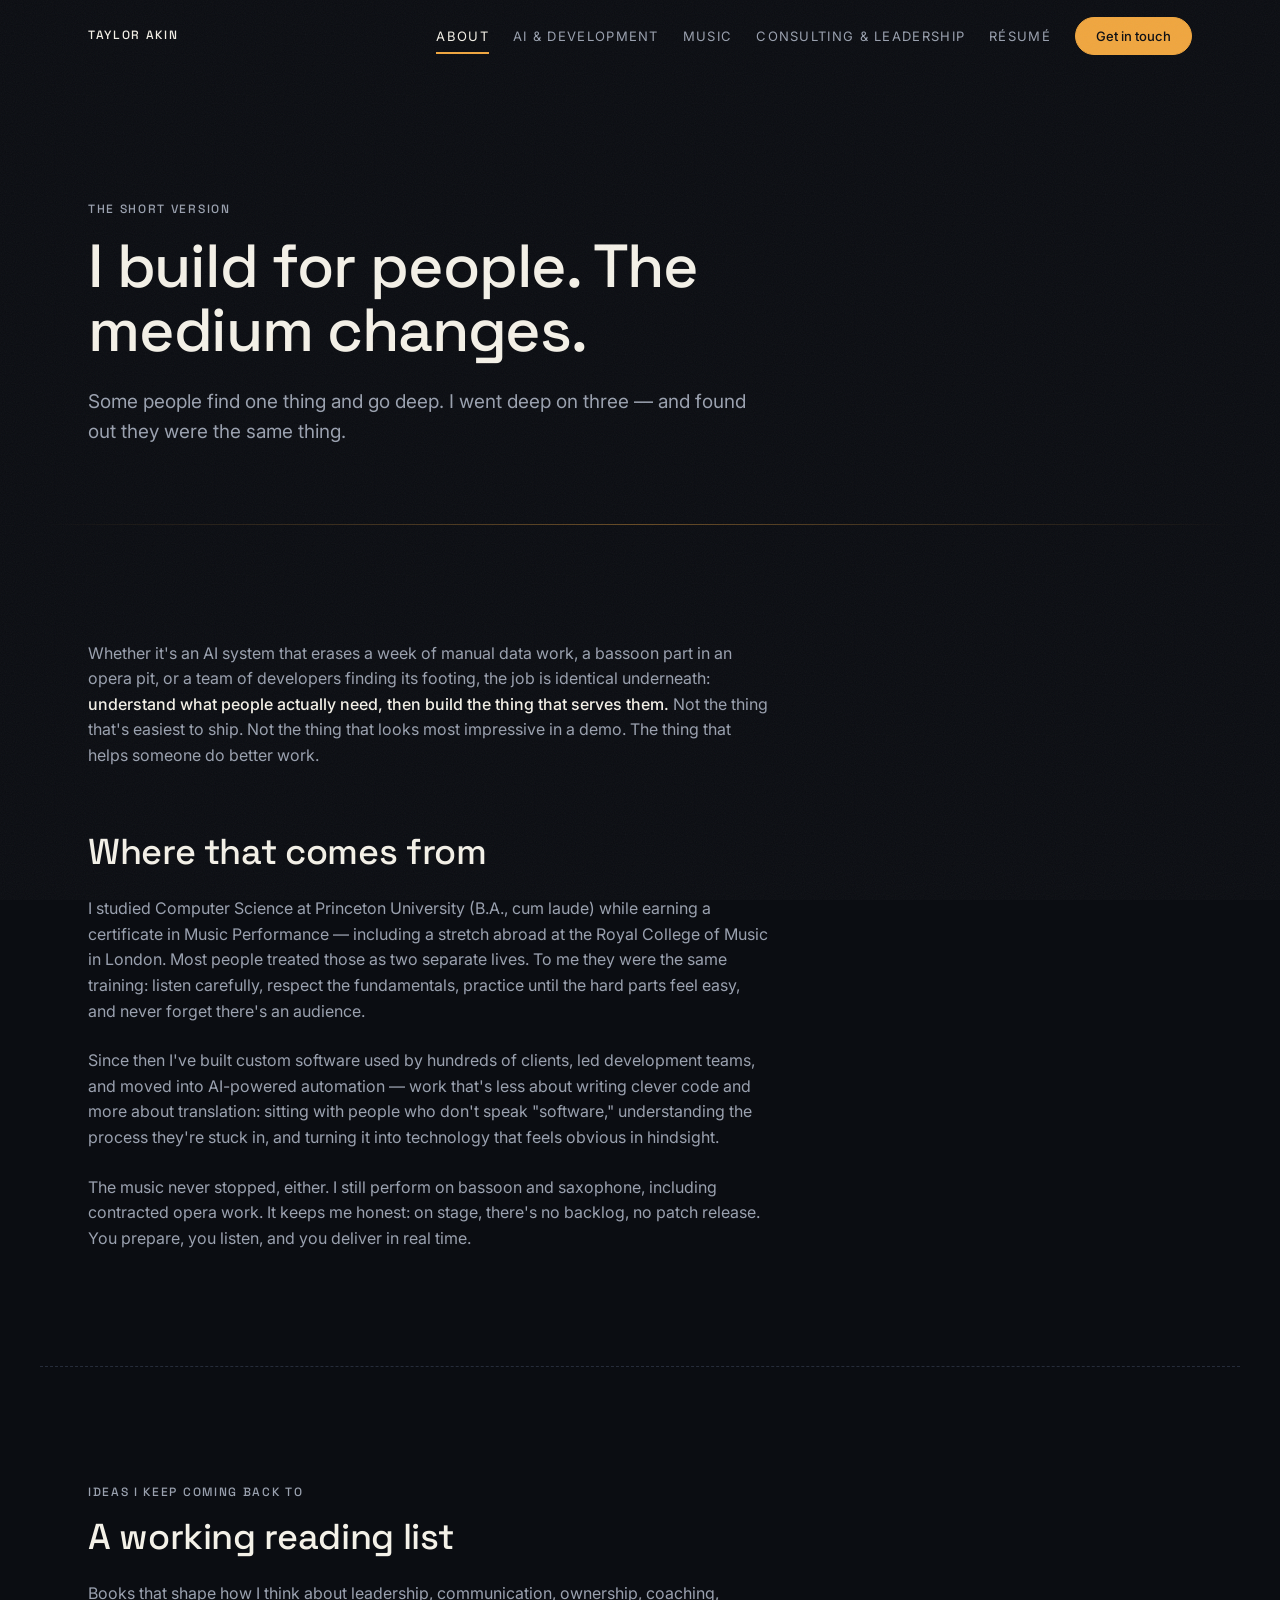
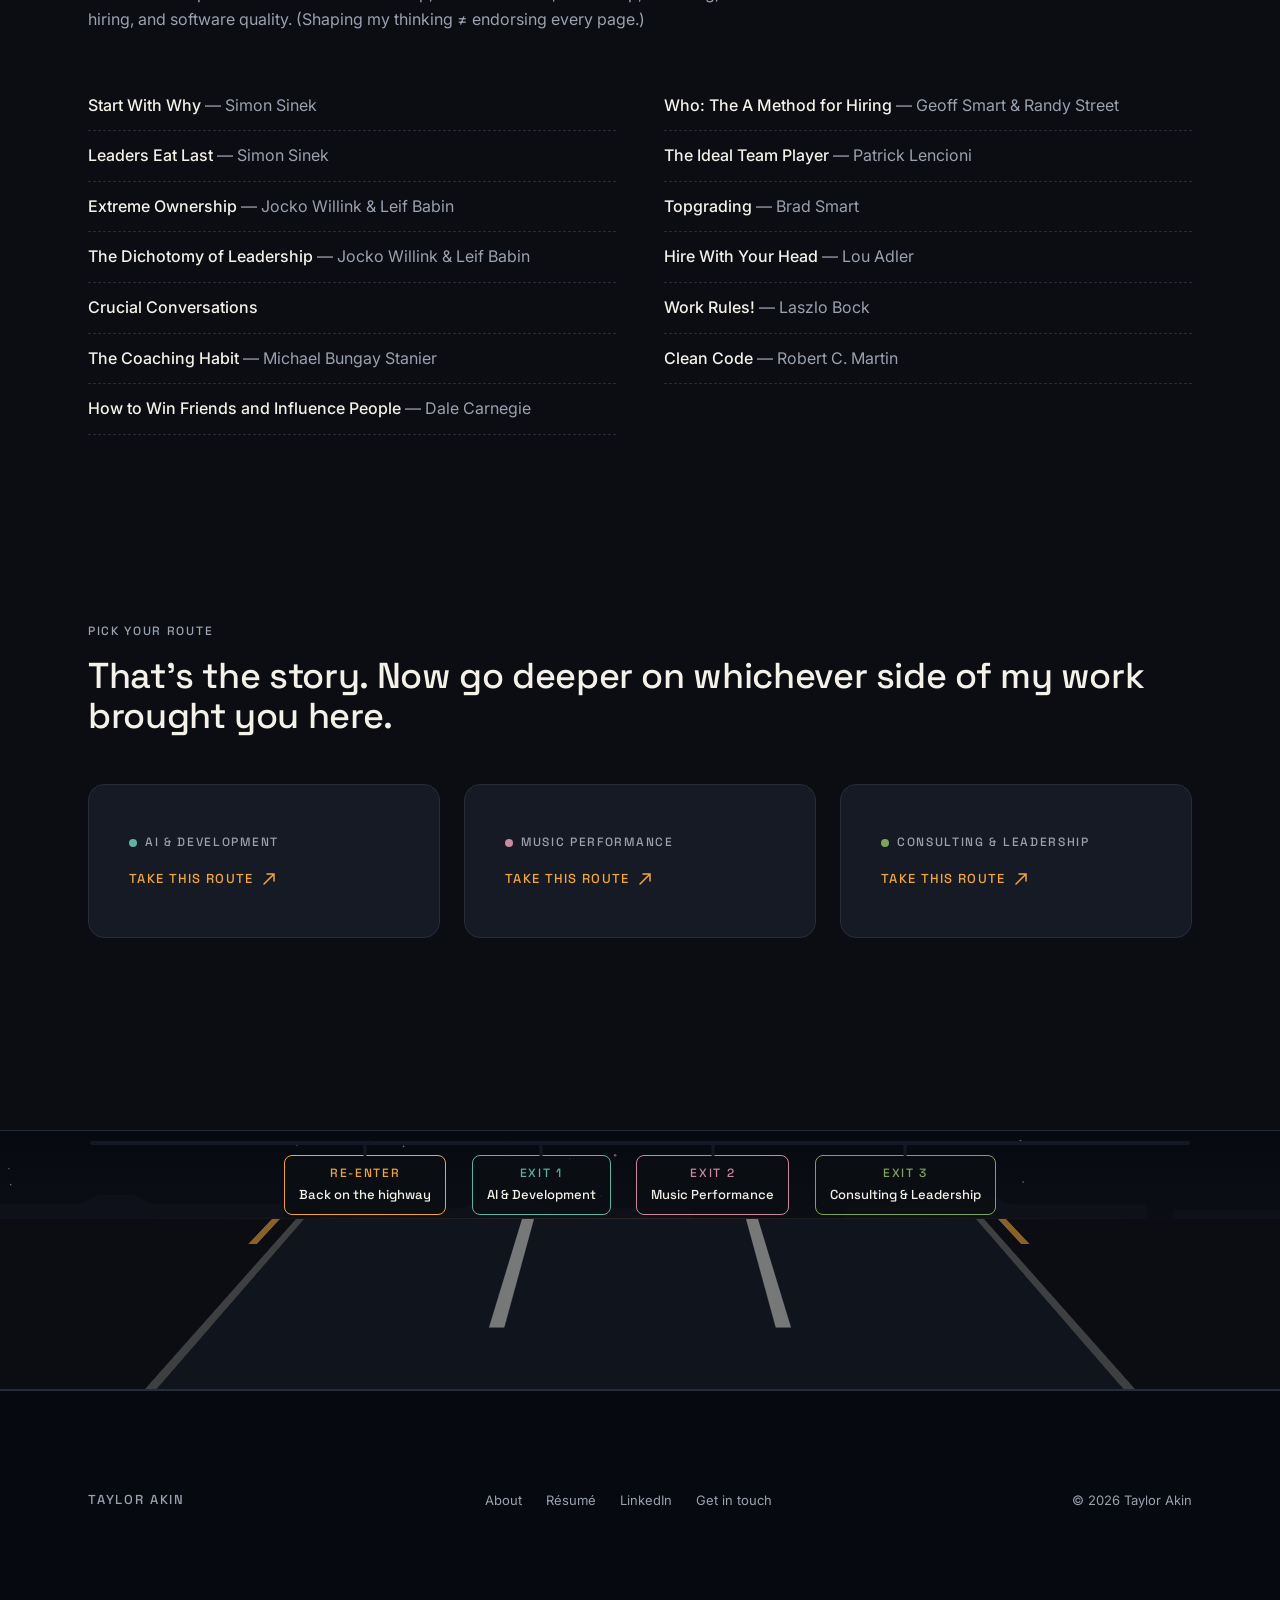
==== commit 346bc5e7: "Fix: add base href for Github Pages subdirectory deployment All HTML files now have <base href="/per" ====
--- a/about/index.html
+++ b/about/index.html
@@ -3,6 +3,7 @@
 <head>
   <meta charset="UTF-8">
   <meta name="viewport" content="width=device-width, initial-scale=1.0">
+  <base href="/personal-website/">
   <title>About Taylor Akin — Developer, Musician, People-First Leader</title>
   <meta name="description" content="Who is Taylor Akin? A Princeton-trained computer scientist and lifelong musician who builds software, teams, and performances that put people first.">
   <meta property="og:title" content="About Taylor Akin — Developer, Musician, People-First Leader">
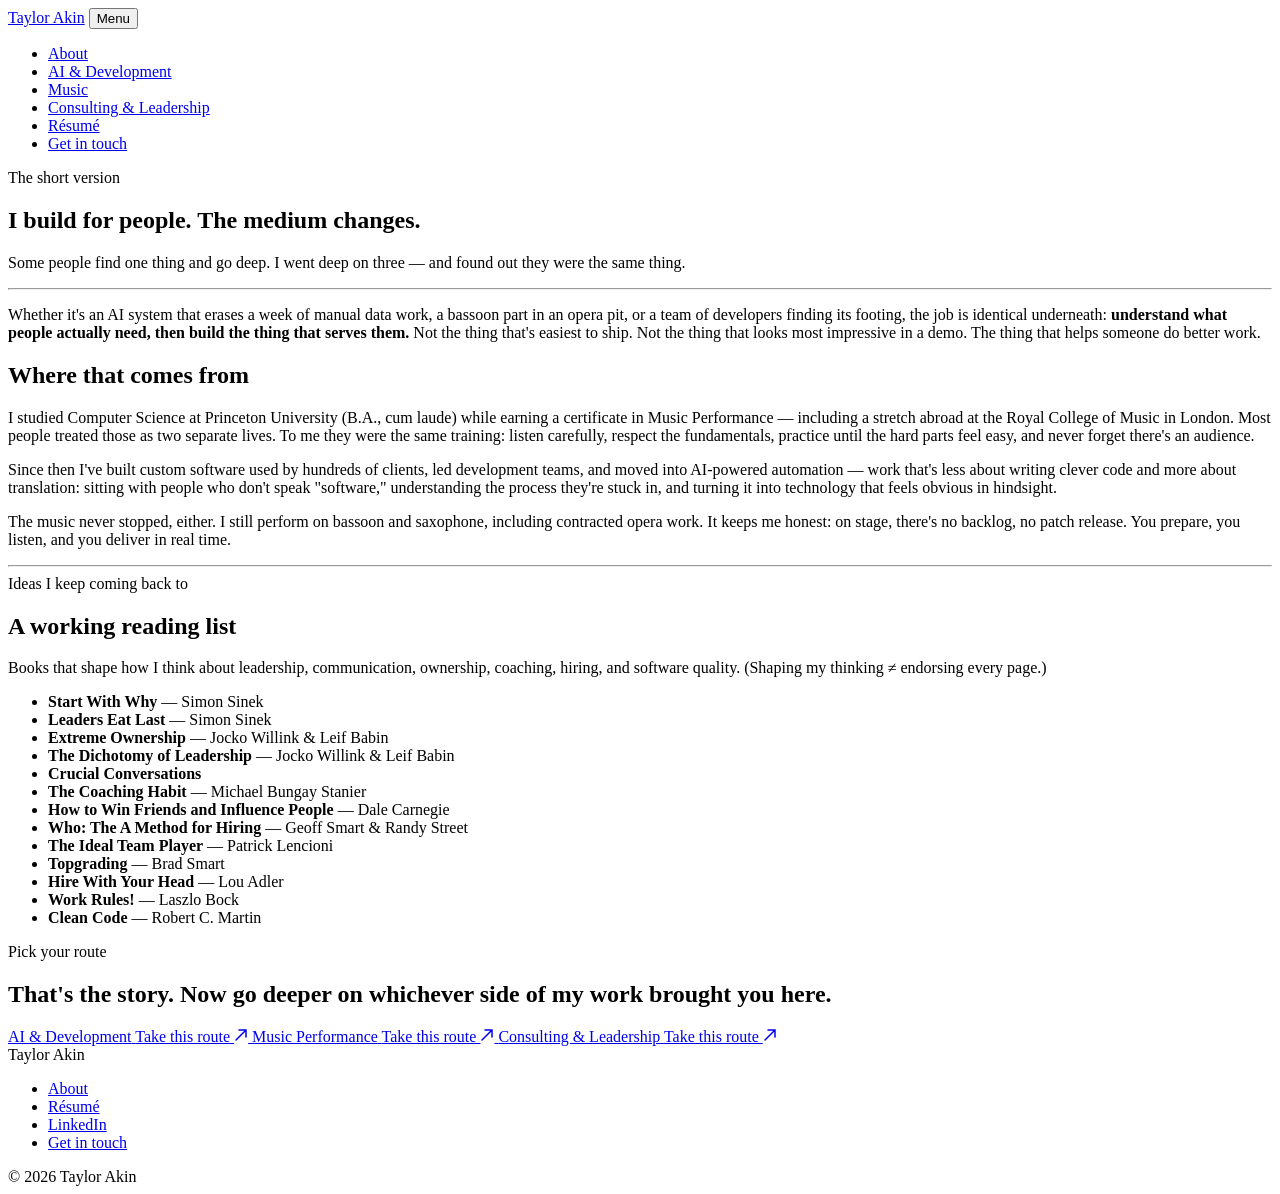
==== commit 457ce5d8: "Fix: use relative paths so base href resolves correctly on Github Pages Absolute paths (leading /) i" ====
--- a/about/index.html
+++ b/about/index.html
@@ -10,25 +10,25 @@
   <meta property="og:description" content="Who is Taylor Akin? A Princeton-trained computer scientist and lifelong musician who builds software, teams, and performances that put people first.">
   <meta property="og:type" content="website">
   <meta property="og:site_name" content="Taylor Akin">
-  <link rel="icon" type="image/svg+xml" href="/assets/favicon.svg">
+  <link rel="icon" type="image/svg+xml" href="assets/favicon.svg">
   <link rel="preconnect" href="https://fonts.googleapis.com">
   <link rel="preconnect" href="https://fonts.gstatic.com" crossorigin>
   <link href="https://fonts.googleapis.com/css2?family=Inter:wght@400;500&family=Space+Grotesk:wght@500&display=swap" rel="stylesheet">
-  <link rel="stylesheet" href="/assets/css/style.css">
+  <link rel="stylesheet" href="assets/css/style.css">
 </head>
 <body>
 
   <header class="nav">
     <div class="container nav-inner">
-      <a class="nav-brand" href="/">Taylor Akin</a>
+      <a class="nav-brand" href=".">Taylor Akin</a>
       <button class="nav-toggle" aria-expanded="false" aria-controls="nav-links">Menu</button>
       <ul class="nav-links" id="nav-links">
-        <li><a href="/about/" aria-current="page">About</a></li>
-        <li><a href="/ai-development/">AI &amp; Development</a></li>
-        <li><a href="/music/">Music</a></li>
-        <li><a href="/consulting-leadership/">Consulting &amp; Leadership</a></li>
-        <li><a href="/resume/">Résumé</a></li>
-        <li><a class="btn btn-primary btn-compact" href="/contact/">Get in touch</a></li>
+        <li><a href="about/" aria-current="page">About</a></li>
+        <li><a href="ai-development/">AI &amp; Development</a></li>
+        <li><a href="music/">Music</a></li>
+        <li><a href="consulting-leadership/">Consulting &amp; Leadership</a></li>
+        <li><a href="resume/">Résumé</a></li>
+        <li><a class="btn btn-primary btn-compact" href="contact/">Get in touch</a></li>
       </ul>
     </div>
   </header>
@@ -85,19 +85,19 @@
         <span class="eyebrow reveal">Pick your route</span>
         <h2 class="reveal">That's the story. Now go deeper on whichever side of my work brought you here.</h2>
         <div class="exit-grid mt-7">
-          <a class="exit-card reveal" href="/ai-development/">
+          <a class="exit-card reveal" href="ai-development/">
             <span class="eyebrow"><span class="exit-dot exit-dot--teal"></span>AI &amp; Development</span>
             <span class="exit-arrow">Take this route
               <svg width="14" height="14" viewBox="0 0 14 14" fill="none"><path d="M2 12 L12 2 M5 2 H12 V9" stroke="currentColor" stroke-width="1.5" stroke-linecap="round"/></svg>
             </span>
           </a>
-          <a class="exit-card reveal reveal-delay-1" href="/music/">
+          <a class="exit-card reveal reveal-delay-1" href="music/">
             <span class="eyebrow"><span class="exit-dot exit-dot--rose"></span>Music Performance</span>
             <span class="exit-arrow">Take this route
               <svg width="14" height="14" viewBox="0 0 14 14" fill="none"><path d="M2 12 L12 2 M5 2 H12 V9" stroke="currentColor" stroke-width="1.5" stroke-linecap="round"/></svg>
             </span>
           </a>
-          <a class="exit-card reveal reveal-delay-2" href="/consulting-leadership/">
+          <a class="exit-card reveal reveal-delay-2" href="consulting-leadership/">
             <span class="eyebrow"><span class="exit-dot exit-dot--green"></span>Consulting &amp; Leadership</span>
             <span class="exit-arrow">Take this route
               <svg width="14" height="14" viewBox="0 0 14 14" fill="none"><path d="M2 12 L12 2 M5 2 H12 V9" stroke="currentColor" stroke-width="1.5" stroke-linecap="round"/></svg>
@@ -114,16 +114,16 @@
     <div class="container footer-inner">
       <span class="nav-brand">Taylor Akin</span>
       <ul class="footer-links">
-        <li><a href="/about/">About</a></li>
-        <li><a href="/resume/">Résumé</a></li>
+        <li><a href="about/">About</a></li>
+        <li><a href="resume/">Résumé</a></li>
         <li><a href="https://www.linkedin.com/in/taylor-akin" rel="noopener" target="_blank">LinkedIn</a></li>
-        <li><a href="/contact/">Get in touch</a></li>
+        <li><a href="contact/">Get in touch</a></li>
       </ul>
       <span>© <span data-year>2026</span> Taylor Akin</span>
     </div>
   </footer>
 
-  <script src="/assets/js/main.js"></script>
-  <script src="/assets/js/highway.js"></script>
+  <script src="assets/js/main.js"></script>
+  <script src="assets/js/highway.js"></script>
 </body>
 </html>
